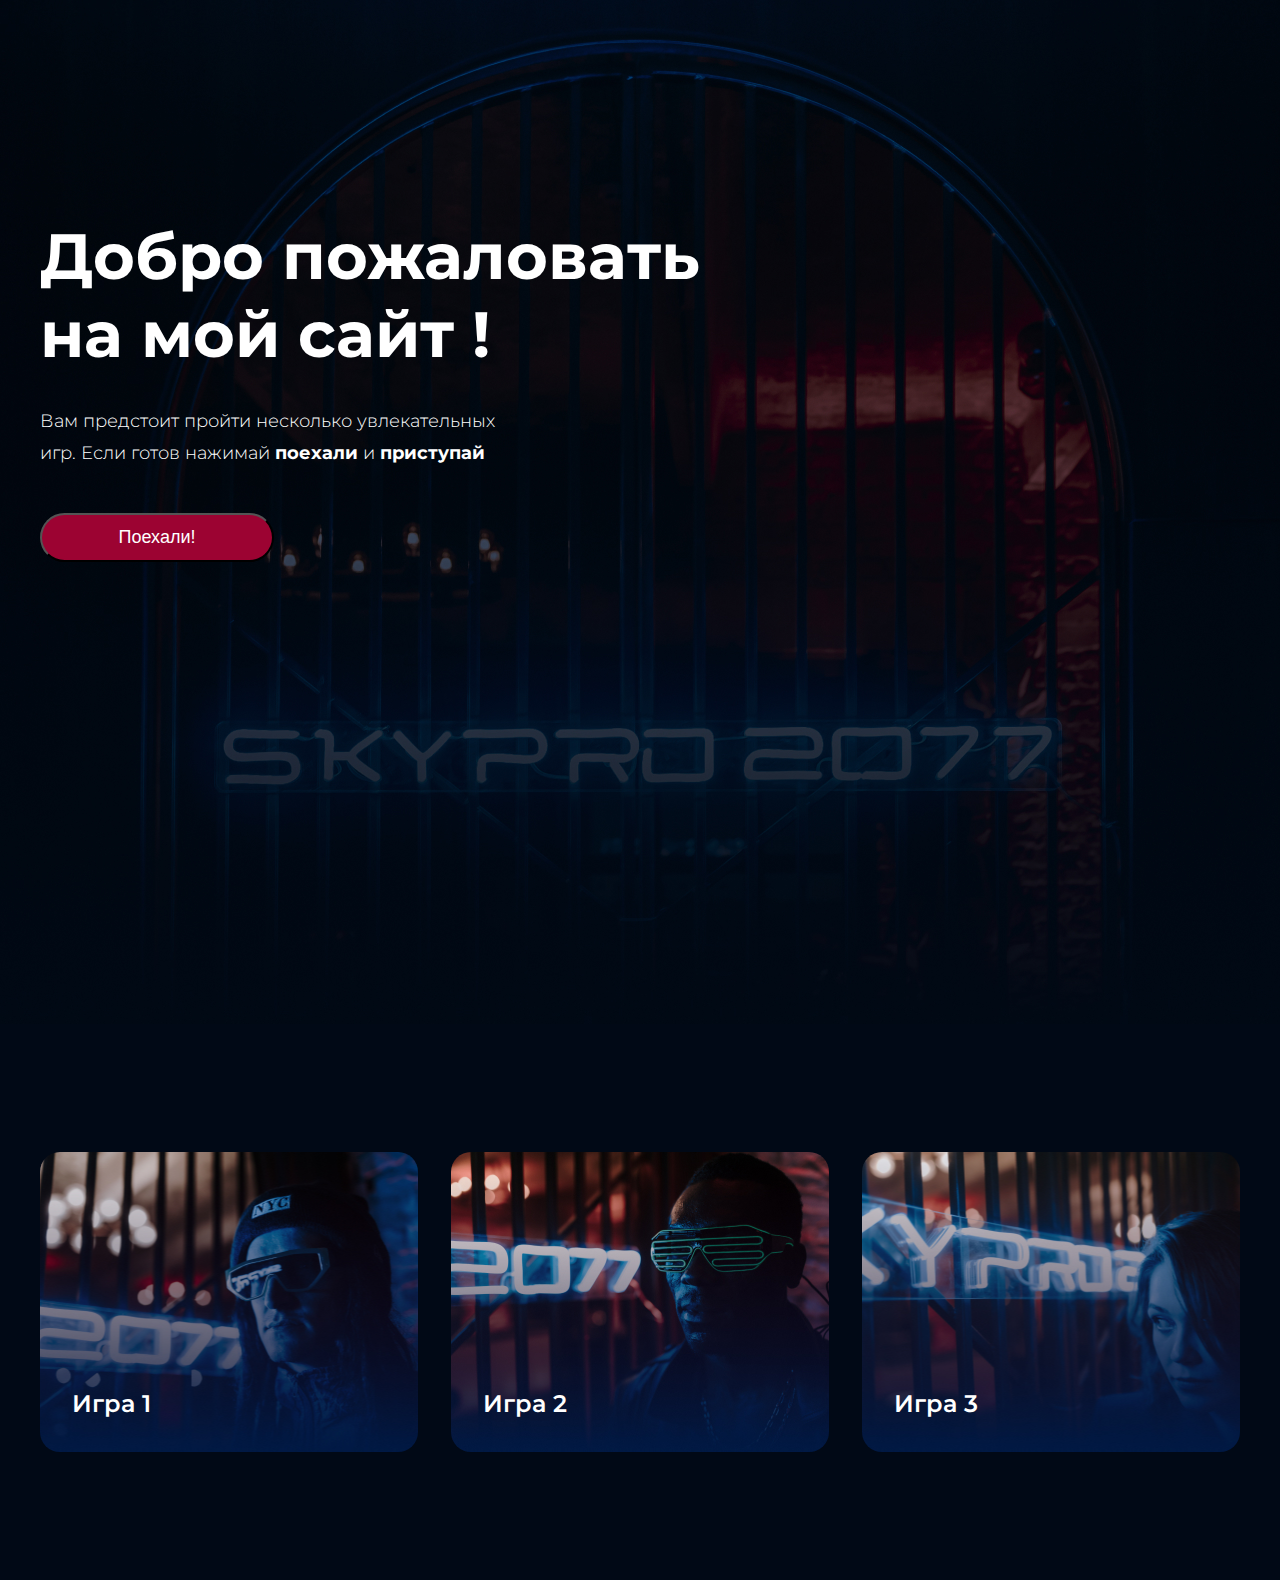
==== HW-1/index.html @ a3512586 "HM-1" ====
<!DOCTYPE html>
<html lang="en">

<head>
    <meta charset="UTF-8">
    <meta http-equiv="X-UA-Compatible" content="IE=edge">
    <meta name="viewport" content="width=device-width, initial-scale=1.0">
    <title>My Game</title>
    <link rel="preconnect" href="https://fonts.googleapis.com">
    <link rel="preconnect" href="https://fonts.gstatic.com" crossorigin>
    <link href="https://fonts.googleapis.com/css2?family=Montserrat:wght@300;400;600;700&display=swap" rel="stylesheet">
    <link rel="stylesheet" href="style.css">
</head>

<body>
    <header class="header center">
        <h1 class="header__title">Добро пожаловать <br> на мой сайт !</h1>
        <p class="header__text">Вам предстоит пройти несколько увлекательных <br> игр. Если готов нажимай <span class="header__fat">поехали</span> и <span class="header__fat">приступай</span>
        </p>
        <button class="header__button">Поехали!</button>
    </header>
    <footer class="footer center">
        <section class="footer__game footer__game-one">
            <h2 class="footer__title">Игра 1</h2>
        </section>
        <section class="footer__game footer__game-two">
            <h2 class="footer__title">Игра 2</h2>
        </section>
        <section class="footer__game footer__game-three">
            <h2 class="footer__title">Игра 3</h2>
        </section>
    </footer>
</body>

</html>
---- HW-1/style.css ----
* {
  margin: 0;
  padding: 0;
}

body {
  font-family: "Montserrat", sans-serif;
}

.center {
  padding-left: calc(50% - 600px);
  padding-right: calc(50% - 600px);
}

.header {
  height: 1024px;
  background-image: url(./img/BK__header.jpg);
  background-repeat: no-repeat;
  background-position: center;
  background-size: cover;
}
.header__title {
  font-weight: 700;
  font-size: 64px;
  line-height: 78px;
  color: #FFFFFF;
  padding-top: 217px;
}
.header__text {
  font-weight: 300;
  font-size: 18px;
  line-height: 32px;
  color: #FFFFFF;
  margin-top: 32px;
  margin-bottom: 44px;
}
.header__fat {
  font-weight: 700;
}
.header__button {
  width: 234.06px;
  height: 48.6px;
  background: #9C0332;
  border-radius: 30px;
  font-weight: 400;
  font-size: 18px;
  line-height: 22px;
  color: #FFFFFF;
}

.footer {
  background-image: url(./img/BK__footer.jpg);
  background-repeat: no-repeat;
  background-position: center;
  background-size: cover;
  padding-top: 128px;
  padding-bottom: 128px;
  display: grid;
  justify-items: center;
  grid-template-columns: repeat(auto-fit, minmax(378px, 1fr));
  gap: 32px;
}
.footer__game {
  width: 378px;
  height: 300px;
  border-radius: 20px;
}
.footer__game-one {
  background-image: url(./img/GameOne.jpg);
  background-repeat: no-repeat;
  background-position: center;
  background-size: cover;
}
.footer__game-two {
  background-image: url(./img/GameTwo.jpg);
  background-repeat: no-repeat;
  background-position: center;
  background-size: cover;
}
.footer__game-three {
  background-image: url(./img/GameThee.jpg);
  background-repeat: no-repeat;
  background-position: center;
  background-size: cover;
}
.footer__title {
  font-weight: 600;
  font-size: 24px;
  line-height: 32px;
  color: #FFFFFF;
  margin-top: 236px;
  margin-left: 32px;
}/*# sourceMappingURL=style.css.map */
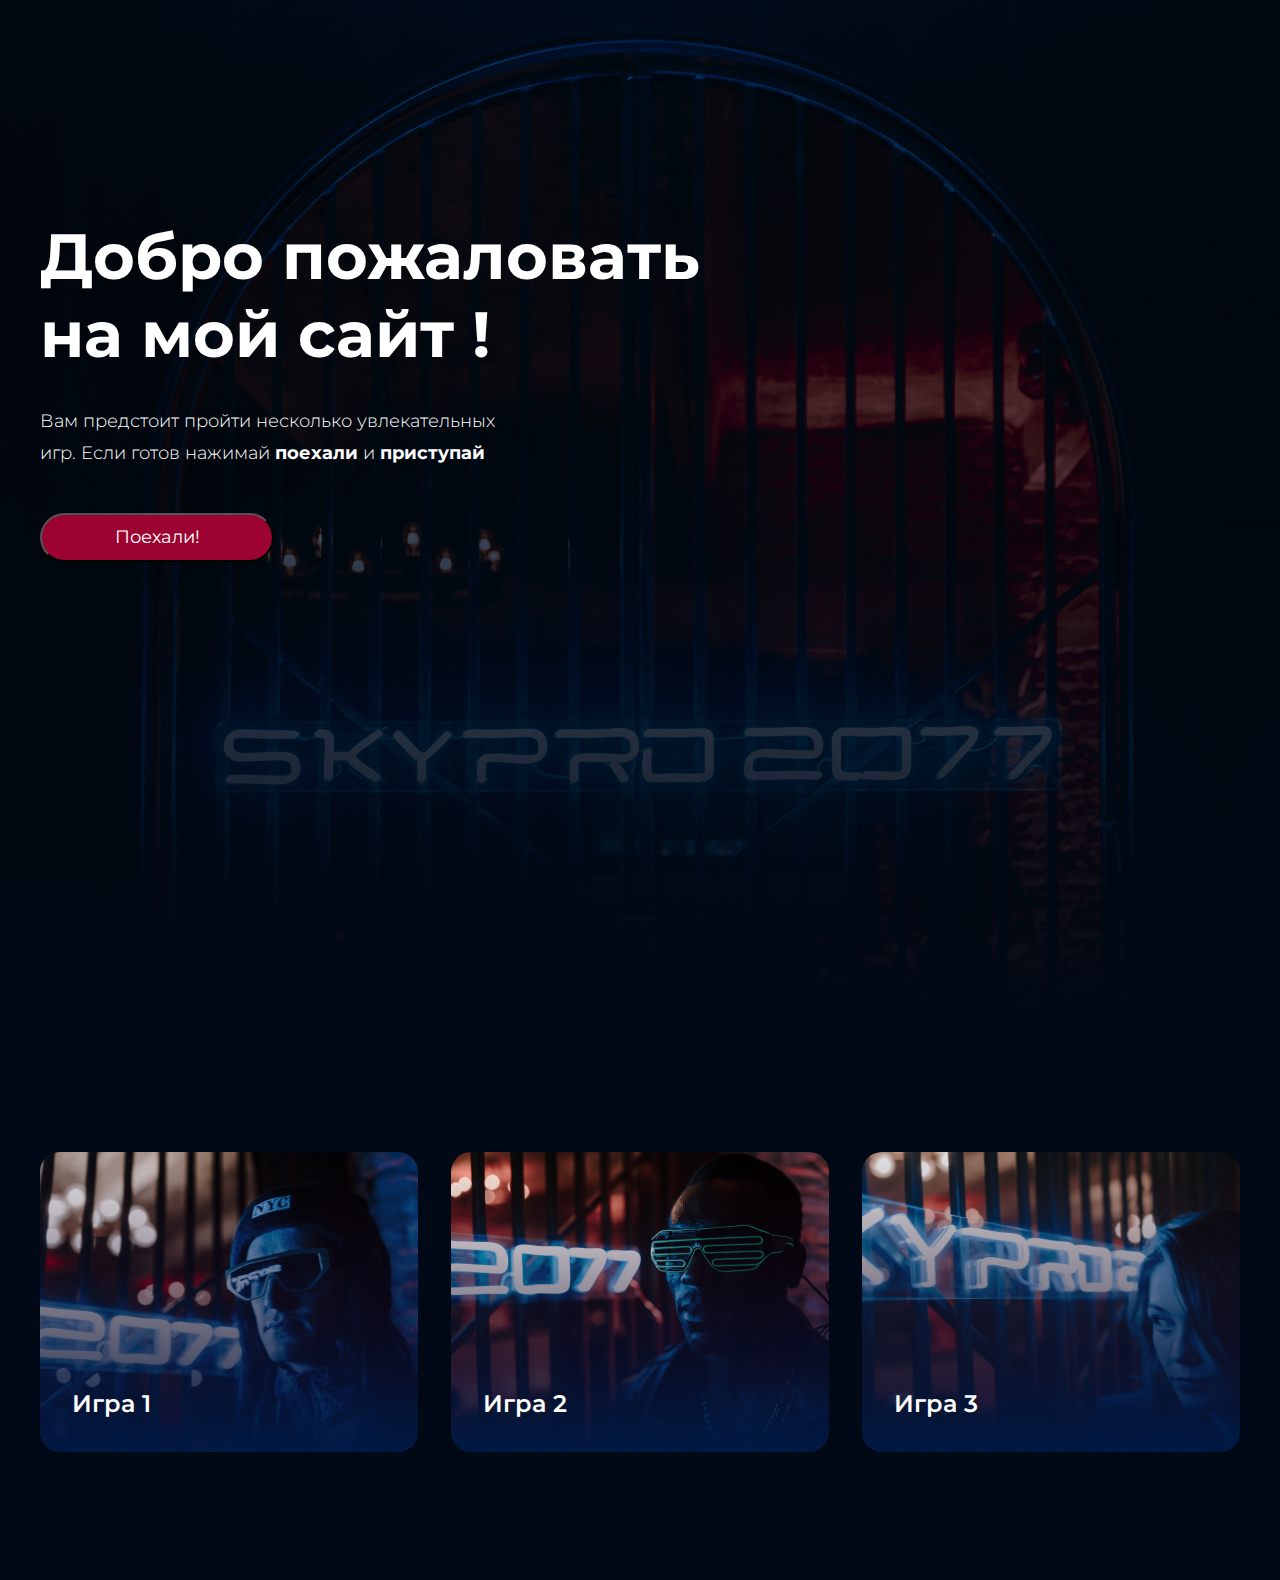
==== commit da4fb887: "HW-3" ====
--- a/HW-1/index.html
+++ b/HW-1/index.html
@@ -14,8 +14,9 @@
 
 <body>
     <header class="header center">
-        <h1 class="header__title">Добро пожаловать <br> на мой сайт !</h1>
-        <p class="header__text">Вам предстоит пройти несколько увлекательных <br> игр. Если готов нажимай <span class="header__fat">поехали</span> и <span class="header__fat">приступай</span>
+        <h1 class="header__title">Добро пожаловать на мой сайт !</h1>
+        <p class="header__text">Вам предстоит пройти несколько увлекательных игр. Если готов нажимай <span
+                class="header__fat">поехали</span> и <span class="header__fat">приступай</span>
         </p>
         <button class="header__button">Поехали!</button>
     </header>
@@ -32,4 +33,5 @@
     </footer>
 </body>
 
-</html>+</html>
+    --- a/HW-1/style.css
+++ b/HW-1/style.css
@@ -1,6 +1,10 @@
 * {
   margin: 0;
   padding: 0;
+}
+
+:root {
+  --text-color: #FFFFFF;
 }
 
 body {
@@ -23,14 +27,14 @@
   font-weight: 700;
   font-size: 64px;
   line-height: 78px;
-  color: #FFFFFF;
+  color: var(--text-color);
   padding-top: 217px;
 }
 .header__text {
   font-weight: 300;
   font-size: 18px;
   line-height: 32px;
-  color: #FFFFFF;
+  color: var(--text-color);
   margin-top: 32px;
   margin-bottom: 44px;
 }
@@ -38,6 +42,7 @@
   font-weight: 700;
 }
 .header__button {
+  font-family: "Montserrat", sans-serif;
   width: 234.06px;
   height: 48.6px;
   background: #9C0332;
@@ -45,7 +50,11 @@
   font-weight: 400;
   font-size: 18px;
   line-height: 22px;
-  color: #FFFFFF;
+  color: var(--text-color);
+}
+.header__button:hover {
+  background: #EB443F;
+  cursor: url(./img/Vector.png), pointer;
 }
 
 .footer {
@@ -64,6 +73,12 @@
   width: 378px;
   height: 300px;
   border-radius: 20px;
+  transition: 0.5s;
+}
+.footer__game:hover {
+  outline: 3px solid #44D2FF;
+  transform: scale(1.1);
+  cursor: url(./img/Vector.png), pointer;
 }
 .footer__game-one {
   background-image: url(./img/GameOne.jpg);
@@ -87,7 +102,43 @@
   font-weight: 600;
   font-size: 24px;
   line-height: 32px;
-  color: #FFFFFF;
+  color: var(--text-color);
   margin-top: 236px;
   margin-left: 32px;
+}
+
+@media (min-width: 768px) {
+  .header__title {
+    width: 700px;
+  }
+  .header__text {
+    width: 481px;
+  }
+}
+@media (max-width: 767px) {
+  .center {
+    padding-left: 16px;
+    padding-right: 16px;
+  }
+  .header {
+    display: flex;
+    flex-direction: column;
+    align-items: center;
+  }
+  .header__title {
+    text-align: center;
+    font-size: 32px;
+    line-height: 39px;
+  }
+  .header__text {
+    text-align: center;
+    font-size: 14px;
+    line-height: 22px;
+  }
+  .footer {
+    grid-template-columns: repeat(auto-fit, minmax(343px, 1fr));
+  }
+  .footer__game {
+    width: 343px;
+  }
 }/*# sourceMappingURL=style.css.map */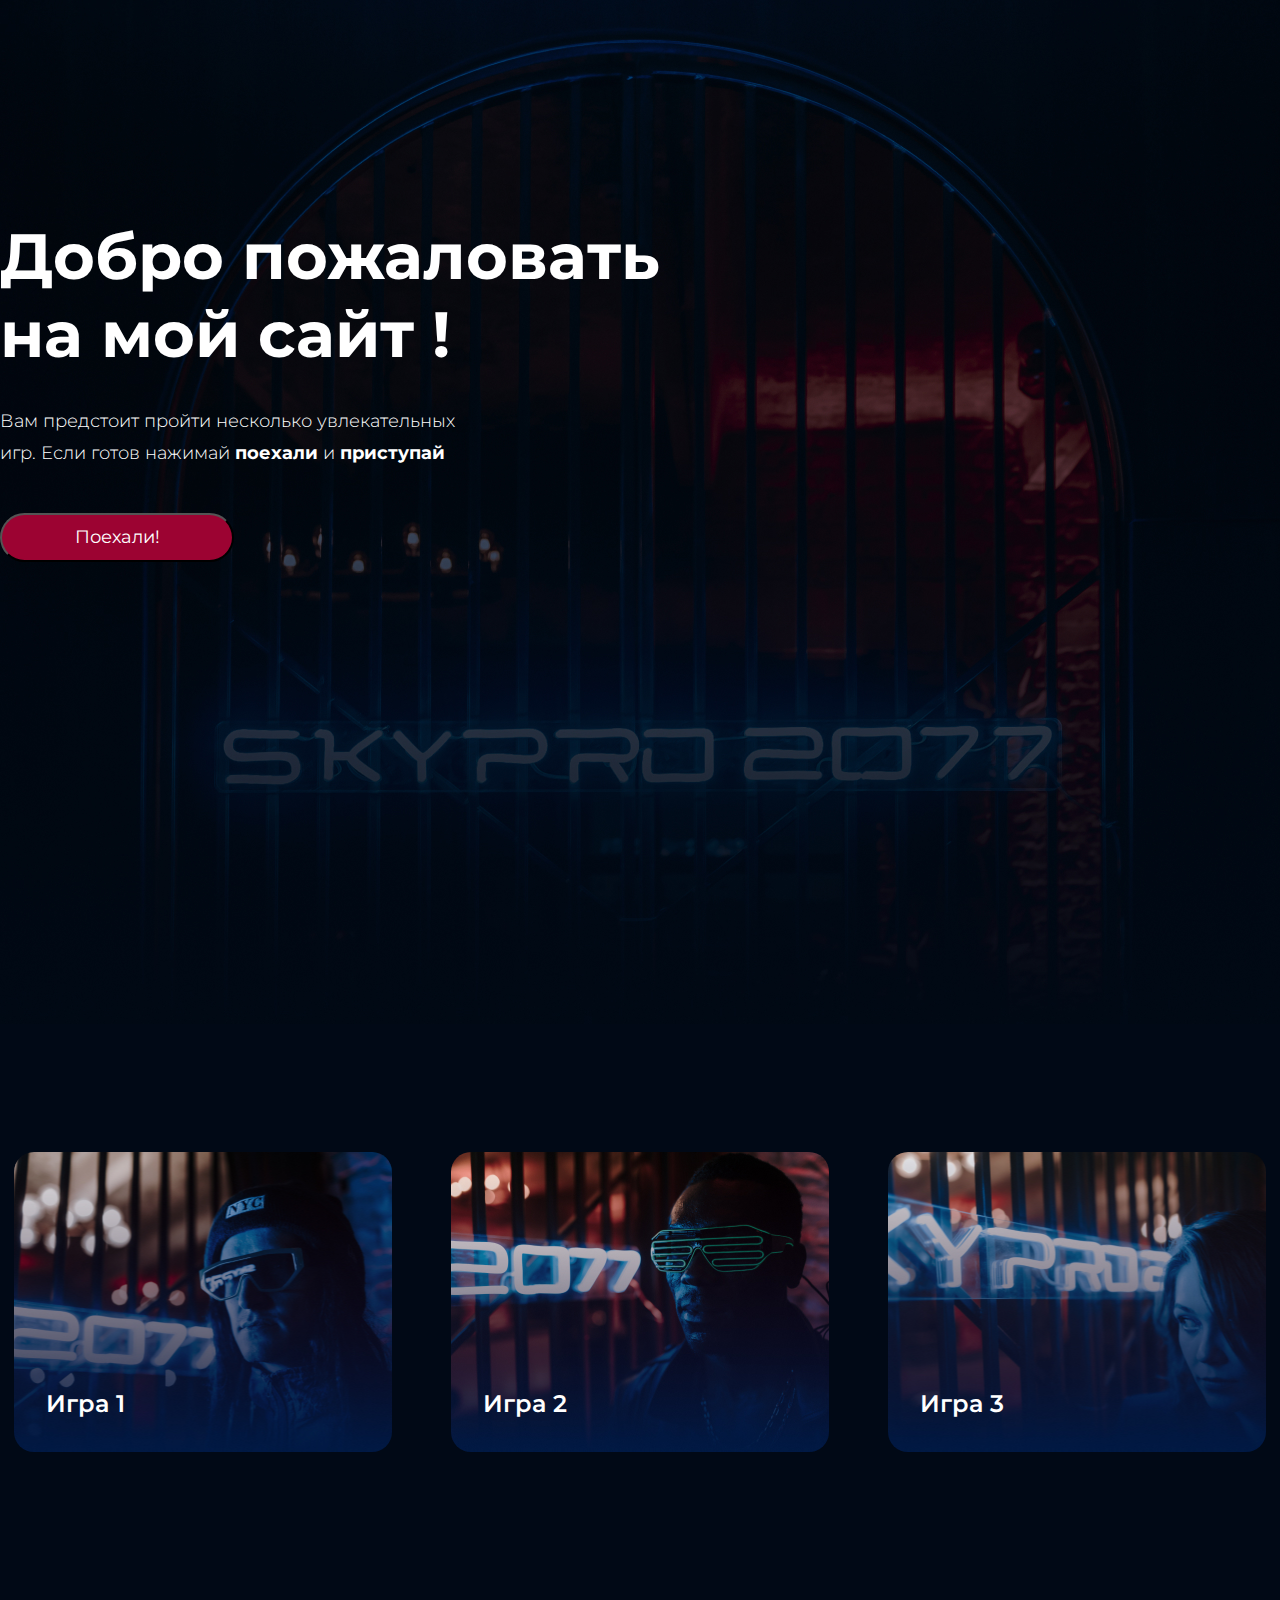
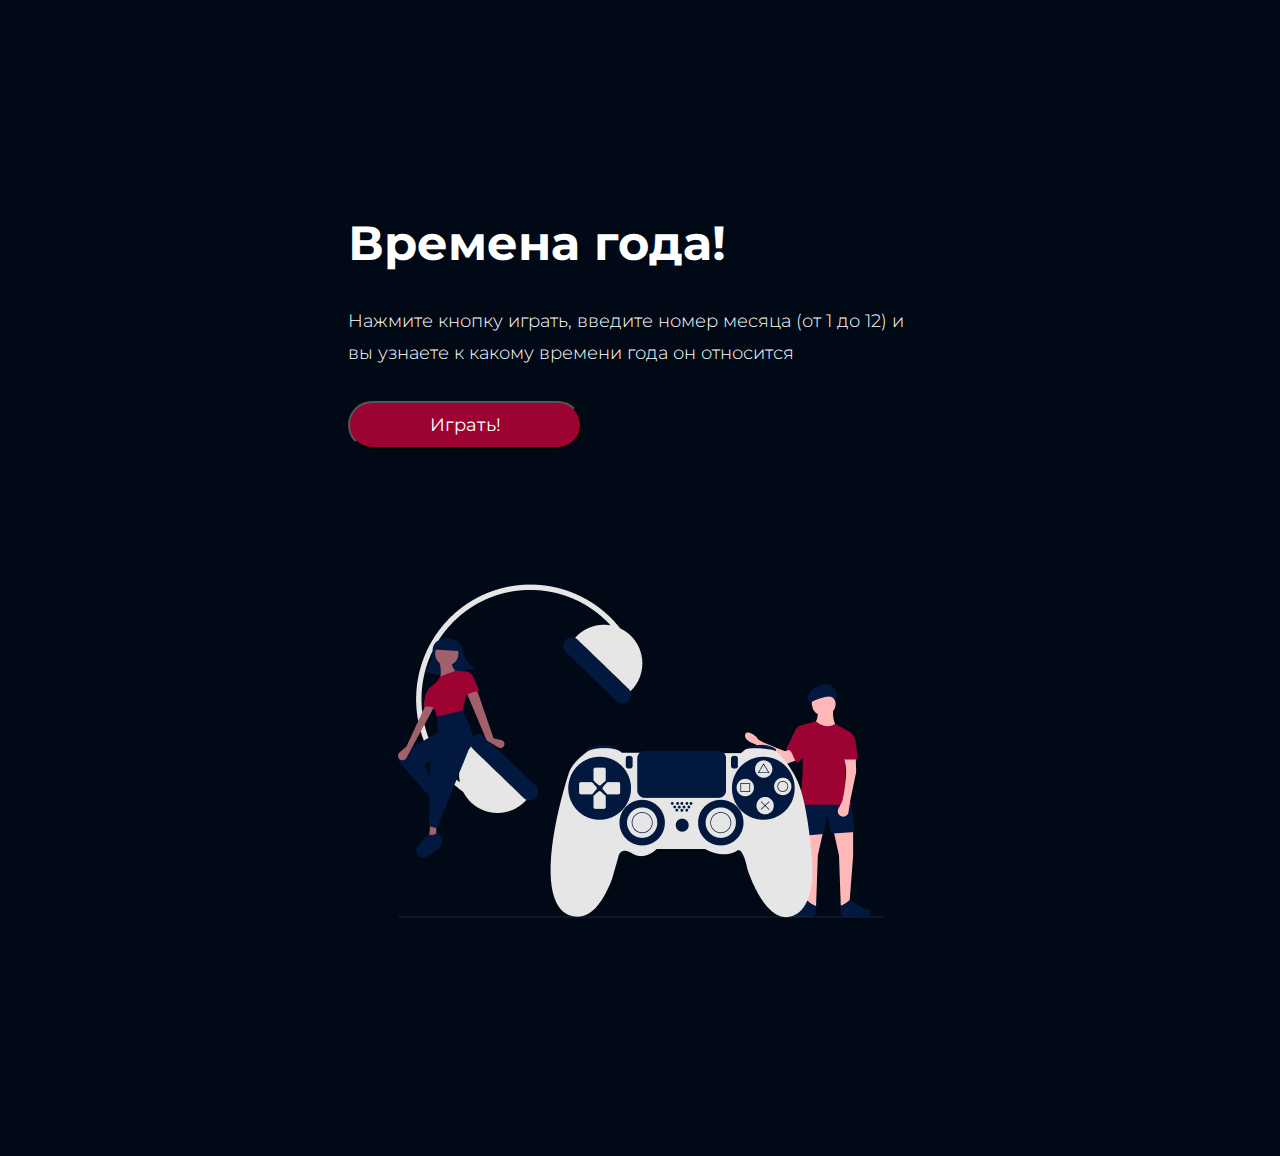
==== commit 6354d412: "HW-5" ====
--- a/HW-1/index.html
+++ b/HW-1/index.html
@@ -16,22 +16,51 @@
     <header class="header center">
         <h1 class="header__title">Добро пожаловать на мой сайт !</h1>
         <p class="header__text">Вам предстоит пройти несколько увлекательных игр. Если готов нажимай <span
-                class="header__fat">поехали</span> и <span class="header__fat">приступай</span>
+                class="header__span">поехали</span> и <span class="header__span">приступай</span>
         </p>
         <button class="header__button">Поехали!</button>
     </header>
-    <footer class="footer center">
-        <section class="footer__game footer__game-one">
-            <h2 class="footer__title">Игра 1</h2>
+    <div class="game center">
+        <section class="game__box game-one">
+            <h3 class="game__title">Игра 1</h3>
         </section>
-        <section class="footer__game footer__game-two">
-            <h2 class="footer__title">Игра 2</h2>
+        <section class="game__box game-two">
+            <h3 class="game__title">Игра 2</h3>
         </section>
-        <section class="footer__game footer__game-three">
-            <h2 class="footer__title">Игра 3</h2>
+        <section class="game__box game-three">
+            <h3 class="game__title">Игра 3</h3>
         </section>
-    </footer>
+    </div>
+    <div class="seasons center">
+        <section class="seasons__play">
+            <h2 class="seasons__title">Времена года!</h2>
+            <p class="seasons__text">Нажмите кнопку играть, введите номер месяца (от 1 до 12) и вы узнаете к какому
+            времени года он относится</p>
+            <button class="seasons__button" onclick="seasons()">Играть!</button>
+        </section>
+        <div class="seasons__img">
+            <img class="seasons__logo" src="./img/Logo__seasons.png" alt="seasons__logo">
+        </div>
+    </div>
+    <!-- <div class="words">
+        <div class="words__logo">
+            <img class="words__img" src="./img/Logo__words.jpg" alt="words__logo">
+        </div>
+        <section class="words__play">
+            <h2 class="words__title">Запомни слова</h2>
+            <p class="words__text">При нажатии на кнопку играть, вы увидите несколько слов, которые вам необходимо запомнить.</p>
+            <button class="words__button">Играть</button>
+        </section>
+    </div>
+    <section class="puzzle__play">
+        <h2 class="puzzle__title">Игра в загадки</h2>
+        <p class="puzzle__text">Компьютер загадывает загадку, вам необходимо ее угадать, если вы дадите не правильный ответ, то компьютер даст вам подсказку. У вас будет три попытки и две подсказки.</p>
+        <button class="puzzle__button">Играть!</button>
+    </section>
+    <footer class="footer">
+        <h4 class="footer__title">Все права защищены</h4>
+    </footer> -->
+    <script src="script.js"></script>
 </body>
 
-</html>
-    +</html>--- a/HW-1/style.css
+++ b/HW-1/style.css
@@ -5,6 +5,8 @@
 
 :root {
   --text-color: #FFFFFF;
+  --button-color: #9C0332;
+  --button-hover: #EB443F;
 }
 
 body {
@@ -12,8 +14,8 @@
 }
 
 .center {
-  padding-left: calc(50% - 600px);
-  padding-right: calc(50% - 600px);
+  padding-left: calc(50% - 720px);
+  padding-right: calc(50% - 720px);
 }
 
 .header {
@@ -38,14 +40,14 @@
   margin-top: 32px;
   margin-bottom: 44px;
 }
-.header__fat {
+.header__span {
   font-weight: 700;
 }
 .header__button {
   font-family: "Montserrat", sans-serif;
   width: 234.06px;
   height: 48.6px;
-  background: #9C0332;
+  background: var(--button-color);
   border-radius: 30px;
   font-weight: 400;
   font-size: 18px;
@@ -53,12 +55,12 @@
   color: var(--text-color);
 }
 .header__button:hover {
-  background: #EB443F;
+  background: var(--button-hover);
   cursor: url(./img/Vector.png), pointer;
 }
 
-.footer {
-  background-image: url(./img/BK__footer.jpg);
+.game {
+  background-image: url(./img/BK__game.jpg);
   background-repeat: no-repeat;
   background-position: center;
   background-size: cover;
@@ -69,42 +71,88 @@
   grid-template-columns: repeat(auto-fit, minmax(378px, 1fr));
   gap: 32px;
 }
-.footer__game {
+.game__box {
   width: 378px;
   height: 300px;
   border-radius: 20px;
   transition: 0.5s;
 }
-.footer__game:hover {
+.game__box:hover {
   outline: 3px solid #44D2FF;
   transform: scale(1.1);
   cursor: url(./img/Vector.png), pointer;
 }
-.footer__game-one {
+.game-one {
   background-image: url(./img/GameOne.jpg);
   background-repeat: no-repeat;
   background-position: center;
   background-size: cover;
 }
-.footer__game-two {
+.game-two {
   background-image: url(./img/GameTwo.jpg);
   background-repeat: no-repeat;
   background-position: center;
   background-size: cover;
 }
-.footer__game-three {
+.game-three {
   background-image: url(./img/GameThee.jpg);
   background-repeat: no-repeat;
   background-position: center;
   background-size: cover;
 }
-.footer__title {
+.game__title {
   font-weight: 600;
   font-size: 24px;
   line-height: 32px;
   color: var(--text-color);
   margin-top: 236px;
   margin-left: 32px;
+}
+
+.seasons {
+  background-image: url(./img/BK__season.jpg);
+  background-repeat: no-repeat;
+  background-position: center;
+  background-size: cover;
+  padding-top: 233.5px;
+  padding-bottom: 233.5px;
+  display: grid;
+  justify-items: center;
+  align-items: center;
+  grid-template-columns: repeat(auto-fit, minmax(584px, 1fr));
+  gap: 135px;
+}
+.seasons__play {
+  width: 584px;
+}
+.seasons__title {
+  font-weight: 700;
+  font-size: 48px;
+  line-height: 59px;
+  color: var(--text-color);
+}
+.seasons__text {
+  font-weight: 300;
+  font-size: 18px;
+  line-height: 32px;
+  color: var(--text-color);
+  margin-top: 32px;
+  margin-bottom: 32px;
+}
+.seasons__button {
+  font-family: "Montserrat", sans-serif;
+  width: 234.06px;
+  height: 48.6px;
+  background: var(--button-color);
+  border-radius: 30px;
+  font-weight: 400;
+  font-size: 18px;
+  line-height: 22px;
+  color: var(--text-color);
+}
+.seasons__button:hover {
+  background: var(--button-hover);
+  cursor: url(./img/Vector.png), pointer;
 }
 
 @media (min-width: 768px) {
@@ -121,6 +169,7 @@
     padding-right: 16px;
   }
   .header {
+    background-image: url(./img/BK__mobile.jpg);
     display: flex;
     flex-direction: column;
     align-items: center;
@@ -135,10 +184,33 @@
     font-size: 14px;
     line-height: 22px;
   }
-  .footer {
+  .game {
     grid-template-columns: repeat(auto-fit, minmax(343px, 1fr));
   }
-  .footer__game {
+  .game__box {
     width: 343px;
   }
+  .seasons {
+    grid-template-columns: repeat(auto-fit, minmax(343px, 1fr));
+    padding-top: 51px;
+    padding-bottom: 85px;
+    gap: 64.5px;
+  }
+  .seasons__play {
+    width: 343px;
+    display: grid;
+    justify-items: center;
+  }
+  .seasons__title {
+    font-size: 32px;
+    line-height: 39px;
+  }
+  .seasons__text {
+    font-size: 14px;
+    line-height: 22px;
+    text-align: center;
+  }
+  .seasons__logo {
+    width: 344px;
+  }
 }/*# sourceMappingURL=style.css.map */